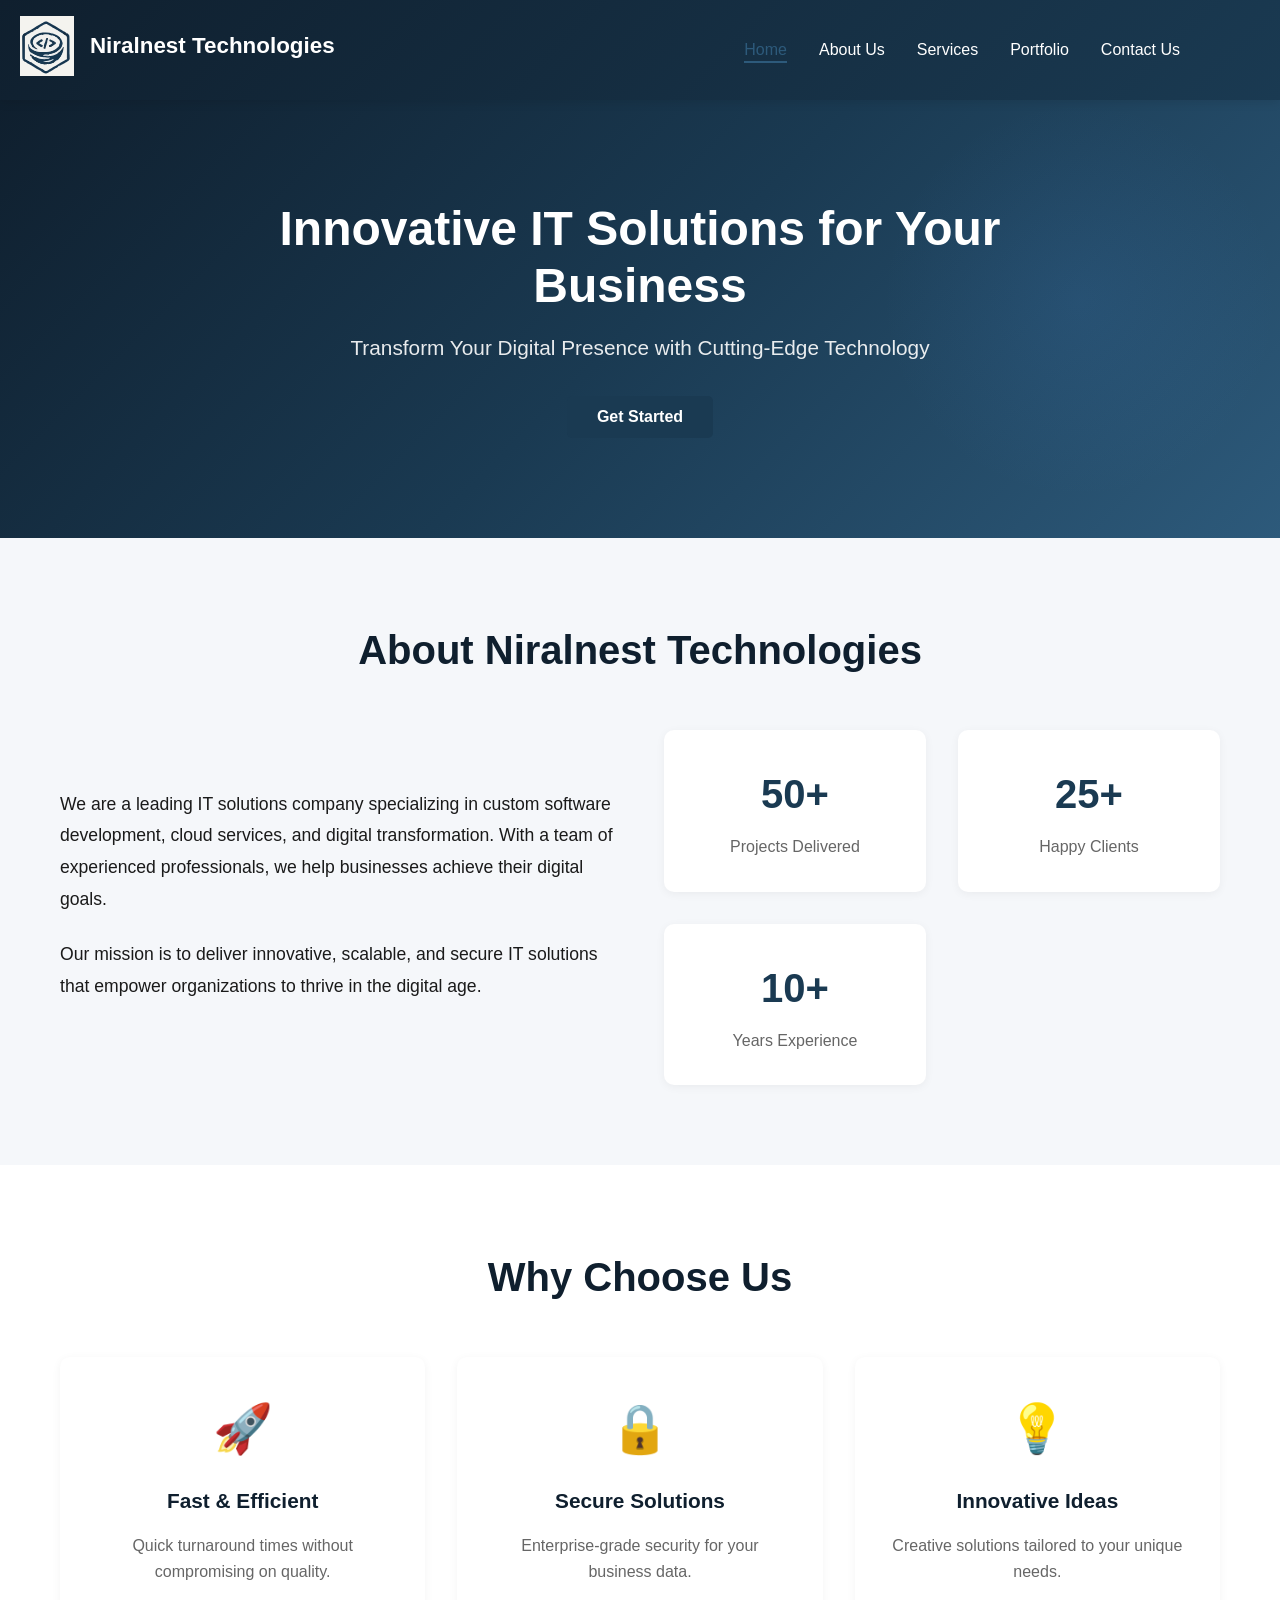
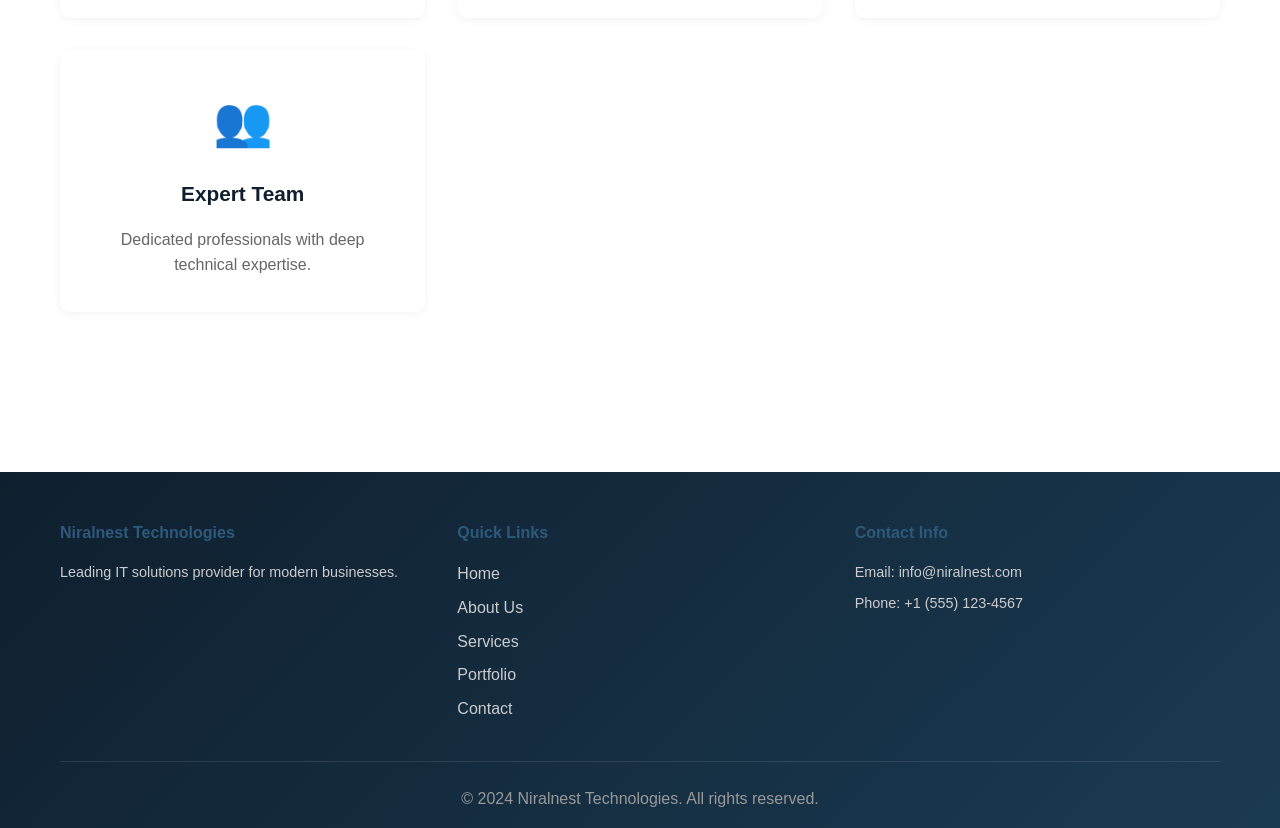
==== index.html @ b9baa59f "Add files via upload" ====
<!DOCTYPE html>
<html lang="en">
<head>
    <meta charset="UTF-8">
    <meta name="viewport" content="width=device-width, initial-scale=1.0">
    <title>Niralnest Technologies - IT Solutions</title>
    <link rel="stylesheet" href="style.css">
</head>
<body>
    <!-- Header -->
    <header class="header">
        <div class="container">
            <nav class="navbar">
                <ul>
                    <li><a href="index.html" class="active">Home</a></li>
                    <li><a href="about.html">About Us</a></li>
                    <li><a href="service.html">Services</a></li>
                    <li><a href="portfolio.html">Portfolio</a></li>
                    <li><a href="contact.html">Contact Us</a></li>
                </ul>
            </nav>
            <div class="logo">
                <img src="logo.svg" alt="Niralnest Technologies">
                <div class="logo-text">
                    <h2>Niralnest Technologies</h2>
                </div>
            </div>
        </div>
    </header>

    <!-- Hero Section -->
    <section class="hero">
        <div class="hero-content">
            <h2>Innovative IT Solutions for Your Business</h2>
            <p>Transform Your Digital Presence with Cutting-Edge Technology</p>
            <button class="btn btn-primary"><a href="contact.html" style="color: white; text-decoration: none;">Get Started</a></button>
        </div>
    </section>

    <!-- About Section -->
    <section class="about">
        <div class="container">
            <h2>About Niralnest Technologies</h2>
            <div class="about-content">
                <div class="about-text">
                    <p>We are a leading IT solutions company specializing in custom software development, cloud services, and digital transformation. With a team of experienced professionals, we help businesses achieve their digital goals.</p>
                    <p>Our mission is to deliver innovative, scalable, and secure IT solutions that empower organizations to thrive in the digital age.</p>
                </div>
                <div class="about-stats">
                    <div class="stat">
                        <h3>50+</h3>
                        <p>Projects Delivered</p>
                    </div>
                    <div class="stat">
                        <h3>25+</h3>
                        <p>Happy Clients</p>
                    </div>
                    <div class="stat">
                        <h3>10+</h3>
                        <p>Years Experience</p>
                    </div>
                </div>
            </div>
        </div>
    </section>

    <!-- Why Choose Us Section -->
    <section class="why-choose">
        <div class="container">
            <h2>Why Choose Us</h2>
            <div class="features-grid">
                <div class="feature-card">
                    <div class="feature-icon">🚀</div>
                    <h3>Fast & Efficient</h3>
                    <p>Quick turnaround times without compromising on quality.</p>
                </div>
                <div class="feature-card">
                    <div class="feature-icon">🔒</div>
                    <h3>Secure Solutions</h3>
                    <p>Enterprise-grade security for your business data.</p>
                </div>
                <div class="feature-card">
                    <div class="feature-icon">💡</div>
                    <h3>Innovative Ideas</h3>
                    <p>Creative solutions tailored to your unique needs.</p>
                </div>
                <div class="feature-card">
                    <div class="feature-icon">👥</div>
                    <h3>Expert Team</h3>
                    <p>Dedicated professionals with deep technical expertise.</p>
                </div>
            </div>
        </div>
    </section>

    <!-- Footer -->
    <footer class="footer">
        <div class="container">
            <div class="footer-content">
                <div class="footer-section">
                    <h4>Niralnest Technologies</h4>
                    <p>Leading IT solutions provider for modern businesses.</p>
                </div>
                <div class="footer-section">
                    <h4>Quick Links</h4>
                    <ul>
                        <li><a href="index.html">Home</a></li>
                        <li><a href="about.html">About Us</a></li>
                        <li><a href="service.html">Services</a></li>
                        <li><a href="portfolio.html">Portfolio</a></li>
                        <li><a href="contact.html">Contact</a></li>
                    </ul>
                </div>
                <div class="footer-section">
                    <h4>Contact Info</h4>
                    <p>Email: info@niralnest.com</p>
                    <p>Phone: +1 (555) 123-4567</p>
                </div>
            </div>
            <div class="footer-bottom">
                <p>&copy; 2024 Niralnest Technologies. All rights reserved.</p>
            </div>
        </div>
    </footer>

    <script src="script.js"></script>
</body>
</html>
---- style.css ----
/* ========== Global Styles ========== */
* {
    margin: 0;
    padding: 0;
    box-sizing: border-box;
}

:root {
    --primary-color: #1a3a52;
    --secondary-color: #2d5a7b;
    --dark-color: #0f1f2e;
    --light-color: #f5f7fa;
    --text-color: #1a1a1a;
    --border-color: #e0e0e0;
    --transition: all 0.3s ease;
    --accent-color: #4a90e2;
}

body {
    font-family: 'Segoe UI', Tahoma, Geneva, Verdana, sans-serif;
    line-height: 1.6;
    color: var(--text-color);
    background-color: #fff;
}

.container {
    max-width: 1200px;
    margin: 0 auto;
    padding: 0 20px;
}

/* ========== Header Styles ========== */
.header {
    background: linear-gradient(135deg, var(--dark-color) 0%, var(--primary-color) 100%);
    color: white;
    padding: 1rem 0;
    position: sticky;
    top: 0;
    z-index: 100;
    box-shadow: 0 2px 10px rgba(0, 0, 0, 0.1);
}

.header .container {
    display: flex;
    justify-content: space-between;
    align-items: center;
    flex-direction: row-reverse;
    margin: 0px !important;
}

.logo h1 {
    font-size: 0;
    font-weight: 700;
    background: url('logo.svg') no-repeat center;
    background-size: contain;
    height: 60px;
    width: auto;
    display: inline-block;
}

.logo {
    text-align: right;
}

.logo img {
    height: 60px;
    width: auto;
    display: inline-block;
}

.logo-text {
    display: inline-block;
    margin-left: 1rem;
    vertical-align: middle;
    position: absolute;
    top: 33px;
}

.logo-text h2 {
    font-size: 1.4rem;
    font-weight: 700;
    color: white;
    margin: 0;
    line-height: 1.2;
}

.logo-text p {
    font-size: 0.8rem;
    color: #b0c4e8;
    margin: 0;
    letter-spacing: 1px;
}

.navbar ul {
    display: flex;
    list-style: none;
    gap: 2rem;
}

.navbar a {
    color: white;
    text-decoration: none;
    font-weight: 500;
    transition: var(--transition);
    position: relative;
}

.navbar a:hover,
.navbar a.active {
    color: var(--secondary-color);
}

.navbar a.active::after {
    content: '';
    position: absolute;
    bottom: -5px;
    left: 0;
    width: 100%;
    height: 2px;
    background: var(--secondary-color);
}

/* ========== Hero Section ========== */
.hero {
    background: linear-gradient(135deg, var(--dark-color) 0%, var(--primary-color) 50%, var(--secondary-color) 100%);
    color: white;
    padding: 100px 20px;
    text-align: center;
    position: relative;
    overflow: hidden;
}

.hero::before {
    content: '';
    position: absolute;
    top: 0;
    right: 0;
    width: 400px;
    height: 400px;
    background: radial-gradient(circle, rgba(74, 144, 226, 0.1) 0%, transparent 70%);
    border-radius: 50%;
}

.hero-content {
    position: relative;
    z-index: 1;
    max-width: 800px;
    margin: 0 auto;
}

.hero h2 {
    font-size: 3rem;
    margin-bottom: 1rem;
    font-weight: 700;
    line-height: 1.2;
}

.hero p {
    font-size: 1.3rem;
    margin-bottom: 2rem;
    opacity: 0.9;
}

/* ========== Button Styles ========== */
.btn {
    padding: 12px 30px;
    border: none;
    border-radius: 5px;
    font-size: 1rem;
    font-weight: 600;
    cursor: pointer;
    transition: var(--transition);
    text-decoration: none;
    display: inline-block;
}

.btn-primary {
    background: var(--primary-color);
    color: white;
}

.btn-primary:hover {
    background: #0052cc;
    transform: translateY(-2px);
    box-shadow: 0 5px 15px rgba(0, 102, 255, 0.4);
}

.btn-secondary {
    background: white;
    color: var(--primary-color);
}

.btn-secondary:hover {
    background: var(--light-color);
    transform: translateY(-2px);
}

/* ========== About Section ========== */
.about {
    padding: 80px 20px;
    background-color: var(--light-color);
}

.about h2 {
    font-size: 2.5rem;
    text-align: center;
    margin-bottom: 3rem;
    color: var(--dark-color);
}

.about-content {
    display: grid;
    grid-template-columns: 1fr 1fr;
    gap: 3rem;
    align-items: center;
}

.about-text p {
    margin-bottom: 1.5rem;
    font-size: 1.1rem;
    line-height: 1.8;
}

.about-stats {
    display: grid;
    grid-template-columns: 1fr 1fr;
    gap: 2rem;
}

.stat {
    background: white;
    padding: 2rem;
    border-radius: 10px;
    text-align: center;
    box-shadow: 0 2px 10px rgba(0, 0, 0, 0.05);
    transition: var(--transition);
}

.stat:hover {
    transform: translateY(-5px);
    box-shadow: 0 5px 20px rgba(0, 102, 255, 0.15);
}

.stat h3 {
    font-size: 2.5rem;
    color: var(--primary-color);
    margin-bottom: 0.5rem;
}

.stat p {
    color: #666;
    font-size: 1rem;
}

/* ========== Features Grid ========== */
.why-choose {
    padding: 80px 20px;
}

.why-choose h2 {
    font-size: 2.5rem;
    text-align: center;
    margin-bottom: 3rem;
    color: var(--dark-color);
}

.features-grid {
    display: grid;
    grid-template-columns: repeat(auto-fit, minmax(280px, 1fr));
    gap: 2rem;
}

.feature-card {
    background: white;
    padding: 2rem;
    border-radius: 10px;
    text-align: center;
    box-shadow: 0 2px 10px rgba(0, 0, 0, 0.05);
    transition: var(--transition);
    border: 2px solid transparent;
}

.feature-card:hover {
    transform: translateY(-10px);
    border-color: var(--primary-color);
    box-shadow: 0 10px 30px rgba(0, 102, 255, 0.2);
}

.feature-icon {
    font-size: 3rem;
    margin-bottom: 1rem;
}

.feature-card h3 {
    font-size: 1.3rem;
    margin-bottom: 1rem;
    color: var(--dark-color);
}

.feature-card p {
    color: #666;
    line-height: 1.6;
}

/* ========== Services Section ========== */
.services-section {
    padding: 80px 20px;
    background-color: var(--light-color);
}

.services-grid {
    display: grid;
    grid-template-columns: repeat(auto-fit, minmax(300px, 1fr));
    gap: 2rem;
    margin-bottom: 4rem;
}

.service-card {
    background: white;
    padding: 2.5rem;
    border-radius: 10px;
    box-shadow: 0 2px 10px rgba(0, 0, 0, 0.05);
    transition: var(--transition);
}

.service-card:hover {
    transform: translateY(-10px);
    box-shadow: 0 10px 30px rgba(0, 102, 255, 0.2);
}

.service-icon {
    font-size: 3rem;
    margin-bottom: 1rem;
}

.service-card h3 {
    font-size: 1.3rem;
    margin-bottom: 1rem;
    color: var(--dark-color);
}

.service-card p {
    color: #666;
    margin-bottom: 1.5rem;
    font-size: 0.95rem;
}

.service-card ul {
    list-style: none;
    color: #666;
    font-size: 0.9rem;
}

.service-card ul li {
    padding: 0.5rem 0;
    padding-left: 1.5rem;
    position: relative;
}

.service-card ul li::before {
    content: '✓';
    position: absolute;
    left: 0;
    color: var(--primary-color);
    font-weight: bold;
}

/* ========== Page Title ========== */
.page-title {
    background: linear-gradient(135deg, var(--dark-color) 0%, var(--secondary-color) 100%);
    color: white;
    padding: 60px 20px;
    text-align: center;
}

.page-title h2 {
    font-size: 2.5rem;
    margin-bottom: 0.5rem;
}

.page-title p {
    font-size: 1.1rem;
    opacity: 0.9;
}

/* ========== Pricing Section ========== */
.pricing {
    padding: 80px 20px;
}

.pricing h2 {
    font-size: 2.5rem;
    text-align: center;
    margin-bottom: 3rem;
    color: var(--dark-color);
}

.pricing-grid {
    display: grid;
    grid-template-columns: repeat(auto-fit, minmax(280px, 1fr));
    gap: 2rem;
}

.pricing-card {
    background: white;
    padding: 2.5rem;
    border-radius: 10px;
    border: 2px solid var(--border-color);
    text-align: center;
    transition: var(--transition);
}

.pricing-card.featured {
    border-color: var(--primary-color);
    transform: scale(1.05);
    box-shadow: 0 10px 30px rgba(0, 102, 255, 0.2);
}

.pricing-card:hover {
    border-color: var(--primary-color);
}

.pricing-card h3 {
    font-size: 1.5rem;
    margin-bottom: 1rem;
    color: var(--dark-color);
}

.price {
    font-size: 2.5rem;
    color: var(--primary-color);
    margin-bottom: 1rem;
    font-weight: 700;
}

.price span {
    font-size: 1rem;
    color: #666;
}

.pricing-card ul {
    list-style: none;
    margin: 2rem 0;
    text-align: left;
    color: #666;
}

.pricing-card ul li {
    padding: 0.8rem 0;
    border-bottom: 1px solid var(--border-color);
}

.pricing-card ul li:last-child {
    border-bottom: none;
}

/* ========== Portfolio Section ========== */
.portfolio-section {
    padding: 80px 20px;
    background-color: var(--light-color);
}

.filter-buttons {
    display: flex;
    justify-content: center;
    gap: 1rem;
    margin-bottom: 3rem;
    flex-wrap: wrap;
}

.filter-btn {
    padding: 10px 20px;
    border: 2px solid var(--border-color);
    background: white;
    border-radius: 5px;
    cursor: pointer;
    transition: var(--transition);
    font-weight: 600;
}

.filter-btn.active,
.filter-btn:hover {
    background: var(--primary-color);
    color: white;
    border-color: var(--primary-color);
}

.portfolio-grid {
    display: grid;
    grid-template-columns: repeat(auto-fill, minmax(300px, 1fr));
    gap: 2rem;
}

.portfolio-item {
    background: white;
    border-radius: 10px;
    overflow: hidden;
    box-shadow: 0 2px 10px rgba(0, 0, 0, 0.05);
    transition: var(--transition);
}

.portfolio-item:hover {
    transform: translateY(-10px);
    box-shadow: 0 10px 30px rgba(0, 0, 0, 0.15);
}

.portfolio-image {
    overflow: hidden;
    height: 200px;
}

.portfolio-image img {
    width: 100%;
    height: 100%;
    object-fit: cover;
    transition: var(--transition);
}

.portfolio-item:hover .portfolio-image img {
    transform: scale(1.1);
}

.portfolio-details {
    padding: 1.5rem;
}

.portfolio-details h3 {
    font-size: 1.2rem;
    margin-bottom: 0.5rem;
    color: var(--dark-color);
}

.category {
    color: var(--primary-color);
    font-size: 0.85rem;
    font-weight: 600;
    margin-bottom: 0.5rem;
}

.portfolio-details p {
    color: #666;
    font-size: 0.9rem;
    margin-bottom: 1rem;
    line-height: 1.5;
}

.view-project {
    color: var(--primary-color);
    text-decoration: none;
    font-weight: 600;
    transition: var(--transition);
}

.view-project:hover {
    color: var(--secondary-color);
}

.portfolio-item.hidden {
    display: none;
}

/* ========== Stats Section ========== */
.stats-section {
    padding: 80px 20px;
}

.stats-section h2 {
    font-size: 2.5rem;
    text-align: center;
    margin-bottom: 3rem;
    color: var(--dark-color);
}

.stats-grid {
    display: grid;
    grid-template-columns: repeat(auto-fit, minmax(200px, 1fr));
    gap: 2rem;
}

.stat-card {
    background: linear-gradient(135deg, var(--primary-color) 0%, var(--secondary-color) 100%);
    color: white;
    padding: 2rem;
    border-radius: 10px;
    text-align: center;
}

.stat-card h3 {
    font-size: 2.5rem;
    margin-bottom: 0.5rem;
}

.stat-card p {
    font-size: 1rem;
    opacity: 0.9;
}

/* ========== Contact Section ========== */
.contact-section {
    padding: 80px 20px;
    background-color: var(--light-color);
}

.contact-wrapper {
    display: grid;
    grid-template-columns: 1fr 1fr;
    gap: 3rem;
    background: white;
    padding: 3rem;
    border-radius: 10px;
    box-shadow: 0 2px 10px rgba(0, 0, 0, 0.05);
}

.contact-form h3,
.contact-info h3 {
    font-size: 1.5rem;
    margin-bottom: 2rem;
    color: var(--dark-color);
}

.form-group {
    margin-bottom: 1.5rem;
}

.form-group label {
    display: block;
    margin-bottom: 0.5rem;
    font-weight: 600;
    color: var(--dark-color);
}

.form-group input,
.form-group select,
.form-group textarea {
    width: 100%;
    padding: 10px 15px;
    border: 1px solid var(--border-color);
    border-radius: 5px;
    font-family: inherit;
    font-size: 1rem;
    transition: var(--transition);
}

.form-group input:focus,
.form-group select:focus,
.form-group textarea:focus {
    outline: none;
    border-color: var(--primary-color);
    box-shadow: 0 0 0 3px rgba(0, 102, 255, 0.1);
}

.form-message {
    margin-top: 1rem;
    padding: 1rem;
    border-radius: 5px;
    display: none;
}

.form-message.success {
    background: #d4edda;
    color: #155724;
    display: block;
}

.form-message.error {
    background: #f8d7da;
    color: #721c24;
    display: block;
}

.contact-form button {
    width: 100%;
}

/* ========== Contact Info ========== */
.info-item {
    display: flex;
    gap: 1.5rem;
    margin-bottom: 2rem;
}

.info-icon {
    font-size: 2rem;
    min-width: 50px;
}

.info-item h4 {
    font-size: 1.1rem;
    margin-bottom: 0.5rem;
    color: var(--dark-color);
}

.info-item p {
    color: #666;
    margin-bottom: 0.3rem;
}

/* ========== Social Links ========== */
.social-links {
    margin-top: 2rem;
    padding-top: 2rem;
    border-top: 1px solid var(--border-color);
}

.social-links h4 {
    font-size: 1.1rem;
    margin-bottom: 1rem;
    color: var(--dark-color);
}

.social-icons {
    display: flex;
    gap: 1rem;
}

.social-icon {
    display: inline-flex;
    align-items: center;
    justify-content: center;
    width: 40px;
    height: 40px;
    background: var(--primary-color);
    color: white;
    border-radius: 50%;
    text-decoration: none;
    font-weight: bold;
    transition: var(--transition);
}

.social-icon:hover {
    background: var(--secondary-color);
    transform: translateY(-3px);
}

/* ========== Map Section ========== */
.map-section {
    padding: 60px 20px;
}

.map-section h3 {
    text-align: center;
    font-size: 1.5rem;
    margin-bottom: 2rem;
    color: var(--dark-color);
}

.map-placeholder {
    width: 100%;
    height: 400px;
    background: linear-gradient(135deg, var(--light-color) 0%, #e8f0f7 100%);
    border-radius: 10px;
    display: flex;
    align-items: center;
    justify-content: center;
    color: #666;
    font-size: 1.2rem;
    border: 2px dashed var(--border-color);
}

/* ========== FAQ Section ========== */
.faq-section {
    padding: 80px 20px;
    background-color: var(--light-color);
}

.faq-section h2 {
    font-size: 2.5rem;
    text-align: center;
    margin-bottom: 3rem;
    color: var(--dark-color);
}

.faq-container {
    max-width: 700px;
    margin: 0 auto;
}

.faq-item {
    background: white;
    margin-bottom: 1rem;
    border-radius: 5px;
    overflow: hidden;
    box-shadow: 0 2px 10px rgba(0, 0, 0, 0.05);
}

.faq-question {
    padding: 1.5rem;
    background: var(--light-color);
    cursor: pointer;
    display: flex;
    justify-content: space-between;
    align-items: center;
    transition: var(--transition);
}

.faq-question:hover {
    background: #e0e8f5;
}

.faq-question h4 {
    margin: 0;
    color: var(--dark-color);
    font-size: 1.1rem;
}

.faq-icon {
    font-size: 1.5rem;
    color: var(--primary-color);
    transition: var(--transition);
}

.faq-answer {
    padding: 0 1.5rem;
    max-height: 0;
    overflow: hidden;
    transition: max-height 0.3s ease;
}

.faq-answer.active {
    padding: 1.5rem;
    max-height: 500px;
}

.faq-answer p {
    color: #666;
    line-height: 1.6;
    margin: 0;
}

.faq-item.active .faq-icon {
    transform: rotate(45deg);
}

/* ========== Footer ========== */
.footer {
    background: linear-gradient(135deg, var(--dark-color) 0%, var(--primary-color) 100%);
    color: white;
    padding: 3rem 20px 1rem;
    margin-top: 5rem;
}

/* ========== About Us Page Styles ========== */
.about-overview {
    padding: 80px 20px;
}

.overview-content {
    display: grid;
    grid-template-columns: 1fr 1fr;
    gap: 3rem;
    align-items: center;
}

.overview-text h2 {
    font-size: 2.5rem;
    color: var(--dark-color);
    margin-bottom: 1.5rem;
}

.overview-text p {
    font-size: 1.1rem;
    color: #666;
    line-height: 1.8;
    margin-bottom: 1.5rem;
}

.overview-image {
    text-align: center;
}

.placeholder-image {
    background: linear-gradient(135deg, var(--light-color) 0%, #e8f0f7 100%);
    height: 400px;
    border-radius: 10px;
    display: flex;
    align-items: center;
    justify-content: center;
    font-size: 4rem;
    border: 2px solid var(--border-color);
    box-shadow: 0 5px 20px rgba(0, 0, 0, 0.1);
}

/* ========== MVV Section ========== */
.mvv-section {
    padding: 80px 20px;
    background-color: var(--light-color);
}

.mvv-grid {
    display: grid;
    grid-template-columns: repeat(auto-fit, minmax(280px, 1fr));
    gap: 2rem;
}

.mvv-card {
    background: white;
    padding: 2.5rem;
    border-radius: 10px;
    text-align: center;
    box-shadow: 0 2px 10px rgba(0, 0, 0, 0.05);
    transition: var(--transition);
}

.mvv-card:hover {
    transform: translateY(-10px);
    box-shadow: 0 10px 30px rgba(0, 102, 255, 0.2);
}

.mvv-icon {
    font-size: 3rem;
    margin-bottom: 1rem;
}

.mvv-card h3 {
    font-size: 1.5rem;
    color: var(--dark-color);
    margin-bottom: 1rem;
}

.mvv-card p {
    color: #666;
    line-height: 1.6;
    font-size: 0.95rem;
}

/* ========== History/Timeline Section ========== */
.history-section {
    padding: 80px 20px;
}

.history-section h2 {
    font-size: 2.5rem;
    text-align: center;
    margin-bottom: 3rem;
    color: var(--dark-color);
}

.timeline {
    position: relative;
    max-width: 800px;
    margin: 0 auto;
}

.timeline::before {
    content: '';
    position: absolute;
    left: 50%;
    transform: translateX(-50%);
    width: 3px;
    height: 100%;
    background: var(--primary-color);
}

.timeline-item {
    display: grid;
    grid-template-columns: 1fr 1fr;
    gap: 2rem;
    margin-bottom: 2rem;
    position: relative;
}

.timeline-item:nth-child(even) {
    direction: rtl;
}

.timeline-item:nth-child(even) .timeline-content {
    direction: ltr;
}

.timeline-marker {
    display: flex;
    align-items: center;
    justify-content: center;
}

.timeline-marker span {
    background: var(--primary-color);
    color: white;
    padding: 10px 20px;
    border-radius: 50px;
    font-weight: 700;
    box-shadow: 0 2px 10px rgba(0, 102, 255, 0.3);
}

.timeline-content {
    background: white;
    padding: 1.5rem;
    border-radius: 10px;
    box-shadow: 0 2px 10px rgba(0, 0, 0, 0.05);
}

.timeline-content h4 {
    color: var(--primary-color);
    font-size: 1.2rem;
    margin-bottom: 0.5rem;
}

.timeline-content p {
    color: #666;
    line-height: 1.6;
}

/* ========== Team Section ========== */
.team-section {
    padding: 80px 20px;
    background-color: var(--light-color);
}

.team-section h2 {
    font-size: 2.5rem;
    text-align: center;
    margin-bottom: 1rem;
    color: var(--dark-color);
}

.section-subtitle {
    text-align: center;
    color: #666;
    font-size: 1.1rem;
    margin-bottom: 3rem;
}

.team-grid {
    display: grid;
    grid-template-columns: repeat(auto-fit, minmax(250px, 1fr));
    gap: 2rem;
}

.team-card {
    background: white;
    border-radius: 10px;
    overflow: hidden;
    box-shadow: 0 2px 10px rgba(0, 0, 0, 0.05);
    transition: var(--transition);
}

.team-card:hover {
    transform: translateY(-10px);
    box-shadow: 0 10px 30px rgba(0, 102, 255, 0.2);
}

.team-image {
    height: 200px;
    background: linear-gradient(135deg, var(--primary-color) 0%, var(--secondary-color) 100%);
    display: flex;
    align-items: center;
    justify-content: center;
}

.placeholder-avatar {
    font-size: 5rem;
}

.team-info {
    padding: 1.5rem;
}

.team-info h3 {
    font-size: 1.2rem;
    color: var(--dark-color);
    margin-bottom: 0.3rem;
}

.position {
    color: var(--primary-color);
    font-weight: 600;
    font-size: 0.9rem;
    margin-bottom: 0.8rem;
}

.bio {
    color: #666;
    font-size: 0.9rem;
    line-height: 1.5;
}

/* ========== Why Choose Detailed ========== */
.why-choose-detailed {
    padding: 80px 20px;
}

.why-choose-detailed h2 {
    font-size: 2.5rem;
    text-align: center;
    margin-bottom: 3rem;
    color: var(--dark-color);
}

.benefits-grid {
    display: grid;
    grid-template-columns: repeat(auto-fit, minmax(280px, 1fr));
    gap: 2rem;
}

.benefit-card {
    background: white;
    padding: 2rem;
    border-radius: 10px;
    border-left: 4px solid var(--primary-color);
    box-shadow: 0 2px 10px rgba(0, 0, 0, 0.05);
    transition: var(--transition);
}

.benefit-card:hover {
    transform: translateY(-5px);
    box-shadow: 0 5px 20px rgba(0, 102, 255, 0.15);
}

.benefit-icon {
    font-size: 2.5rem;
    margin-bottom: 1rem;
}

.benefit-card h3 {
    font-size: 1.2rem;
    color: var(--dark-color);
    margin-bottom: 0.8rem;
}

.benefit-card p {
    color: #666;
    line-height: 1.6;
    font-size: 0.95rem;
}

/* ========== Certifications Section ========== */
.certifications-section {
    padding: 80px 20px;
    background-color: var(--light-color);
}

.certifications-section h2 {
    font-size: 2.5rem;
    text-align: center;
    margin-bottom: 3rem;
    color: var(--dark-color);
}

.certifications-grid {
    display: grid;
    grid-template-columns: repeat(auto-fit, minmax(200px, 1fr));
    gap: 2rem;
}

.cert-card {
    background: white;
    padding: 2rem;
    border-radius: 10px;
    text-align: center;
    box-shadow: 0 2px 10px rgba(0, 0, 0, 0.05);
    transition: var(--transition);
}

.cert-card:hover {
    transform: translateY(-10px);
    box-shadow: 0 10px 30px rgba(0, 102, 255, 0.2);
}

.cert-icon {
    font-size: 3rem;
    margin-bottom: 1rem;
}

.cert-card h3 {
    font-size: 1.1rem;
    color: var(--dark-color);
    margin-bottom: 0.5rem;
}

.cert-card p {
    color: #666;
    font-size: 0.9rem;
}

/* ========== Company Stats ========== */
.company-stats {
    padding: 80px 20px;
}

.company-stats h2 {
    font-size: 2.5rem;
    text-align: center;
    margin-bottom: 3rem;
    color: var(--dark-color);
}

.company-stats .stats-grid {
    display: grid;
    grid-template-columns: repeat(auto-fit, minmax(150px, 1fr));
    gap: 2rem;
}

.stat-box {
    background: linear-gradient(135deg, var(--primary-color) 0%, var(--secondary-color) 100%);
    color: white;
    padding: 2rem;
    border-radius: 10px;
    text-align: center;
    box-shadow: 0 5px 20px rgba(0, 102, 255, 0.2);
    transition: var(--transition);
}

.stat-box:hover {
    transform: translateY(-10px);
    box-shadow: 0 10px 30px rgba(0, 102, 255, 0.3);
}

.stat-box h3 {
    font-size: 2.2rem;
    margin-bottom: 0.5rem;
}

.stat-box p {
    font-size: 0.95rem;
    opacity: 0.9;
}

/* ========== CTA Section ========== */
.cta-section {
    padding: 80px 20px;
    background: linear-gradient(135deg, var(--dark-color) 0%, var(--secondary-color) 100%);
    color: white;
    text-align: center;
}

.cta-content h2 {
    font-size: 2.5rem;
    margin-bottom: 1rem;
}

.cta-content p {
    font-size: 1.2rem;
    margin-bottom: 2rem;
    opacity: 0.9;
}



.footer-content {
    display: grid;
    grid-template-columns: repeat(auto-fit, minmax(250px, 1fr));
    gap: 2rem;
    margin-bottom: 2rem;
}

.footer-section h4 {
    margin-bottom: 1rem;
    color: var(--secondary-color);
}

.footer-section p {
    color: #ccc;
    font-size: 0.9rem;
    line-height: 1.6;
    margin-bottom: 0.5rem;
}

.footer-section ul {
    list-style: none;
}

.footer-section ul li {
    margin-bottom: 0.5rem;
}

.footer-section a {
    color: #ccc;
    text-decoration: none;
    transition: var(--transition);
}

.footer-section a:hover {
    color: var(--secondary-color);
}

.footer-bottom {
    border-top: 1px solid rgba(255, 255, 255, 0.1);
    padding-top: 1.5rem;
    text-align: center;
    color: #999;
}

/* ========== Responsive Design ========== */
@media (max-width: 768px) {
    .navbar ul {
        gap: 1rem;
        font-size: 0.9rem;
    }

    .hero h2 {
        font-size: 2rem;
    }

    .hero p {
        font-size: 1rem;
    }

    .about-content {
        grid-template-columns: 1fr;
    }

    .about-stats {
        grid-template-columns: 1fr;
    }

    .contact-wrapper {
        grid-template-columns: 1fr;
    }

    .overview-content {
        grid-template-columns: 1fr;
    }

    .timeline::before {
        left: 20px;
    }

    .timeline-item {
        grid-template-columns: 0;
        gap: 0;
    }

    .timeline-item:nth-child(even) {
        direction: ltr;
    }

    .timeline-marker {
        position: absolute;
        left: 0;
        width: 40px;
        height: 40px;
    }

    .timeline-marker span {
        font-size: 0.8rem;
        padding: 5px 10px;
    }

    .timeline-content {
        margin-left: 60px;
    }

    .hero::before {
        width: 250px;
        height: 250px;
    }

    .features-grid,
    .services-grid,
    .pricing-grid,
    .stats-grid,
    .mvv-grid,
    .team-grid,
    .certifications-grid,
    .benefits-grid {
        grid-template-columns: 1fr;
    }

    .pricing-card.featured {
        transform: scale(1);
    }
}

@media (max-width: 480px) {
    .header .container {
        flex-direction: column;
        gap: 1rem;
    }

    .navbar ul {
        flex-wrap: wrap;
        justify-content: center;
    }

    .hero {
        padding: 50px 20px;
    }

    .hero h2 {
        font-size: 1.5rem;
    }

    .about h2,
    .why-choose h2,
    .pricing h2,
    .stats-section h2,
    .faq-section h2,
    .history-section h2,
    .team-section h2,
    .why-choose-detailed h2,
    .certifications-section h2,
    .company-stats h2,
    .overview-text h2 {
        font-size: 1.8rem;
    }

    .filter-buttons {
        gap: 0.5rem;
    }

    .filter-btn {
        padding: 8px 15px;
        font-size: 0.9rem;
    }

    .stat-card h3,
    .stat-box h3 {
        font-size: 1.8rem;
    }

    .placeholder-image {
        height: 250px;
        font-size: 2rem;
    }

    .cta-content h2 {
        font-size: 1.8rem;
    }

    .cta-content p {
        font-size: 1rem;
    }
}
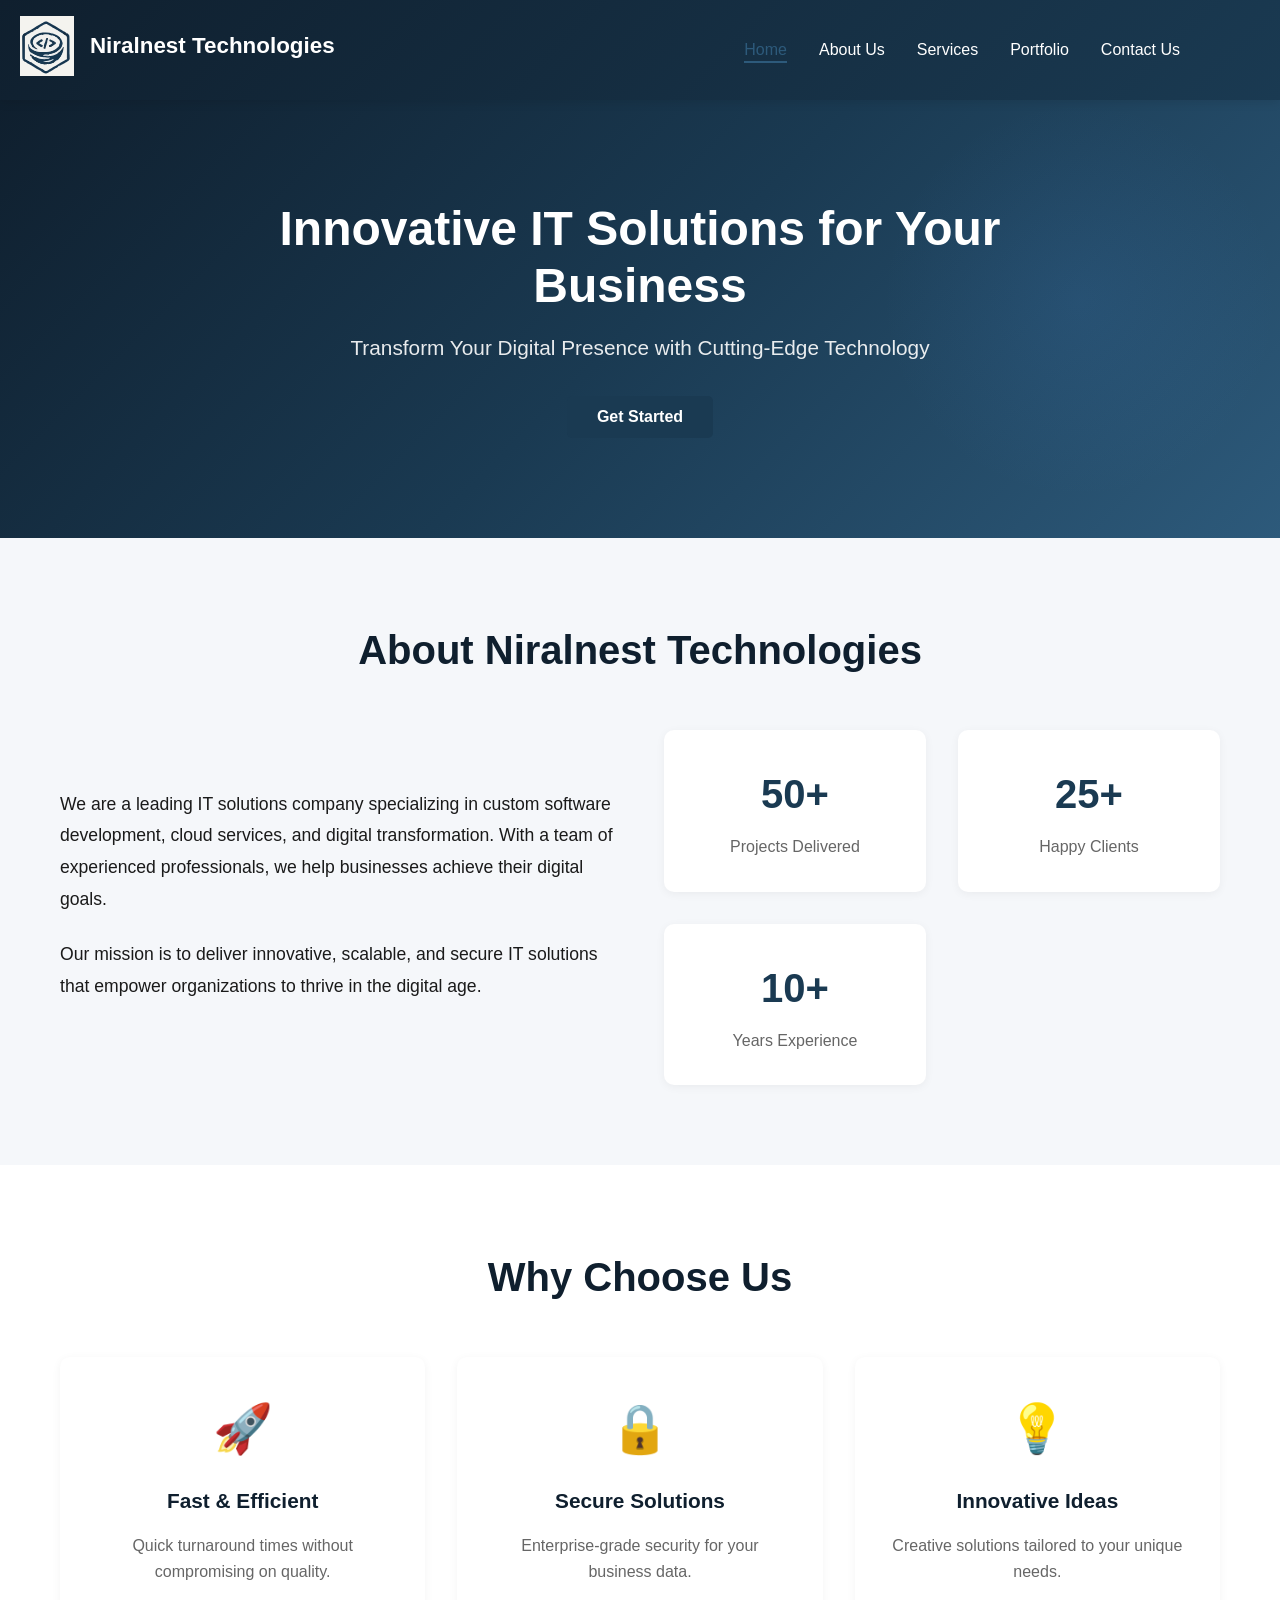
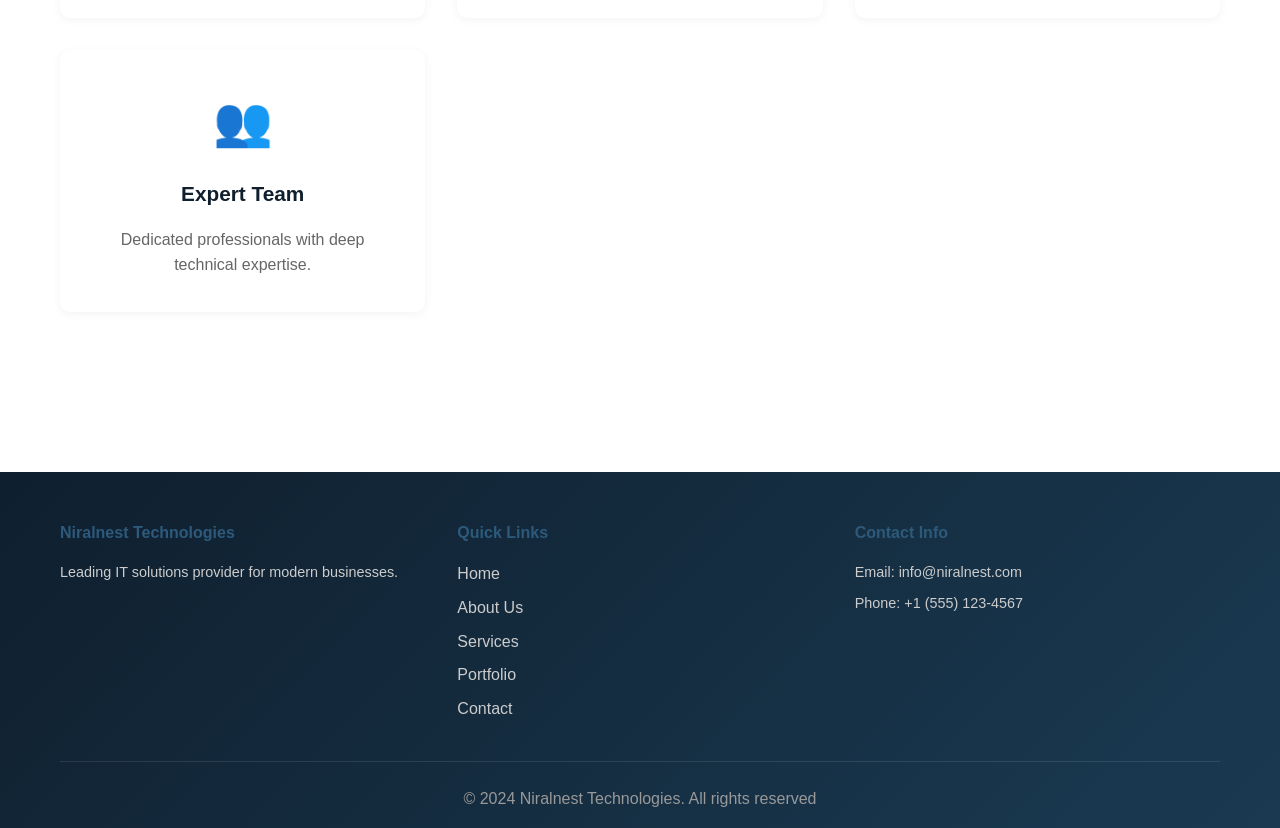
==== commit fa3dcf7e: "Removed dot" ====
--- a/index.html
+++ b/index.html
@@ -1,11 +1,13 @@
 <!DOCTYPE html>
 <html lang="en">
+
 <head>
     <meta charset="UTF-8">
     <meta name="viewport" content="width=device-width, initial-scale=1.0">
     <title>Niralnest Technologies - IT Solutions</title>
     <link rel="stylesheet" href="style.css">
 </head>
+
 <body>
     <!-- Header -->
     <header class="header">
@@ -33,7 +35,8 @@
         <div class="hero-content">
             <h2>Innovative IT Solutions for Your Business</h2>
             <p>Transform Your Digital Presence with Cutting-Edge Technology</p>
-            <button class="btn btn-primary"><a href="contact.html" style="color: white; text-decoration: none;">Get Started</a></button>
+            <button class="btn btn-primary"><a href="contact.html" style="color: white; text-decoration: none;">Get
+                    Started</a></button>
         </div>
     </section>
 
@@ -43,8 +46,11 @@
             <h2>About Niralnest Technologies</h2>
             <div class="about-content">
                 <div class="about-text">
-                    <p>We are a leading IT solutions company specializing in custom software development, cloud services, and digital transformation. With a team of experienced professionals, we help businesses achieve their digital goals.</p>
-                    <p>Our mission is to deliver innovative, scalable, and secure IT solutions that empower organizations to thrive in the digital age.</p>
+                    <p>We are a leading IT solutions company specializing in custom software development, cloud
+                        services, and digital transformation. With a team of experienced professionals, we help
+                        businesses achieve their digital goals.</p>
+                    <p>Our mission is to deliver innovative, scalable, and secure IT solutions that empower
+                        organizations to thrive in the digital age.</p>
                 </div>
                 <div class="about-stats">
                     <div class="stat">
@@ -118,11 +124,12 @@
                 </div>
             </div>
             <div class="footer-bottom">
-                <p>&copy; 2024 Niralnest Technologies. All rights reserved.</p>
+                <p>&copy; 2024 Niralnest Technologies. All rights reserved</p>
             </div>
         </div>
     </footer>
 
     <script src="script.js"></script>
 </body>
-</html>
+
+</html>
